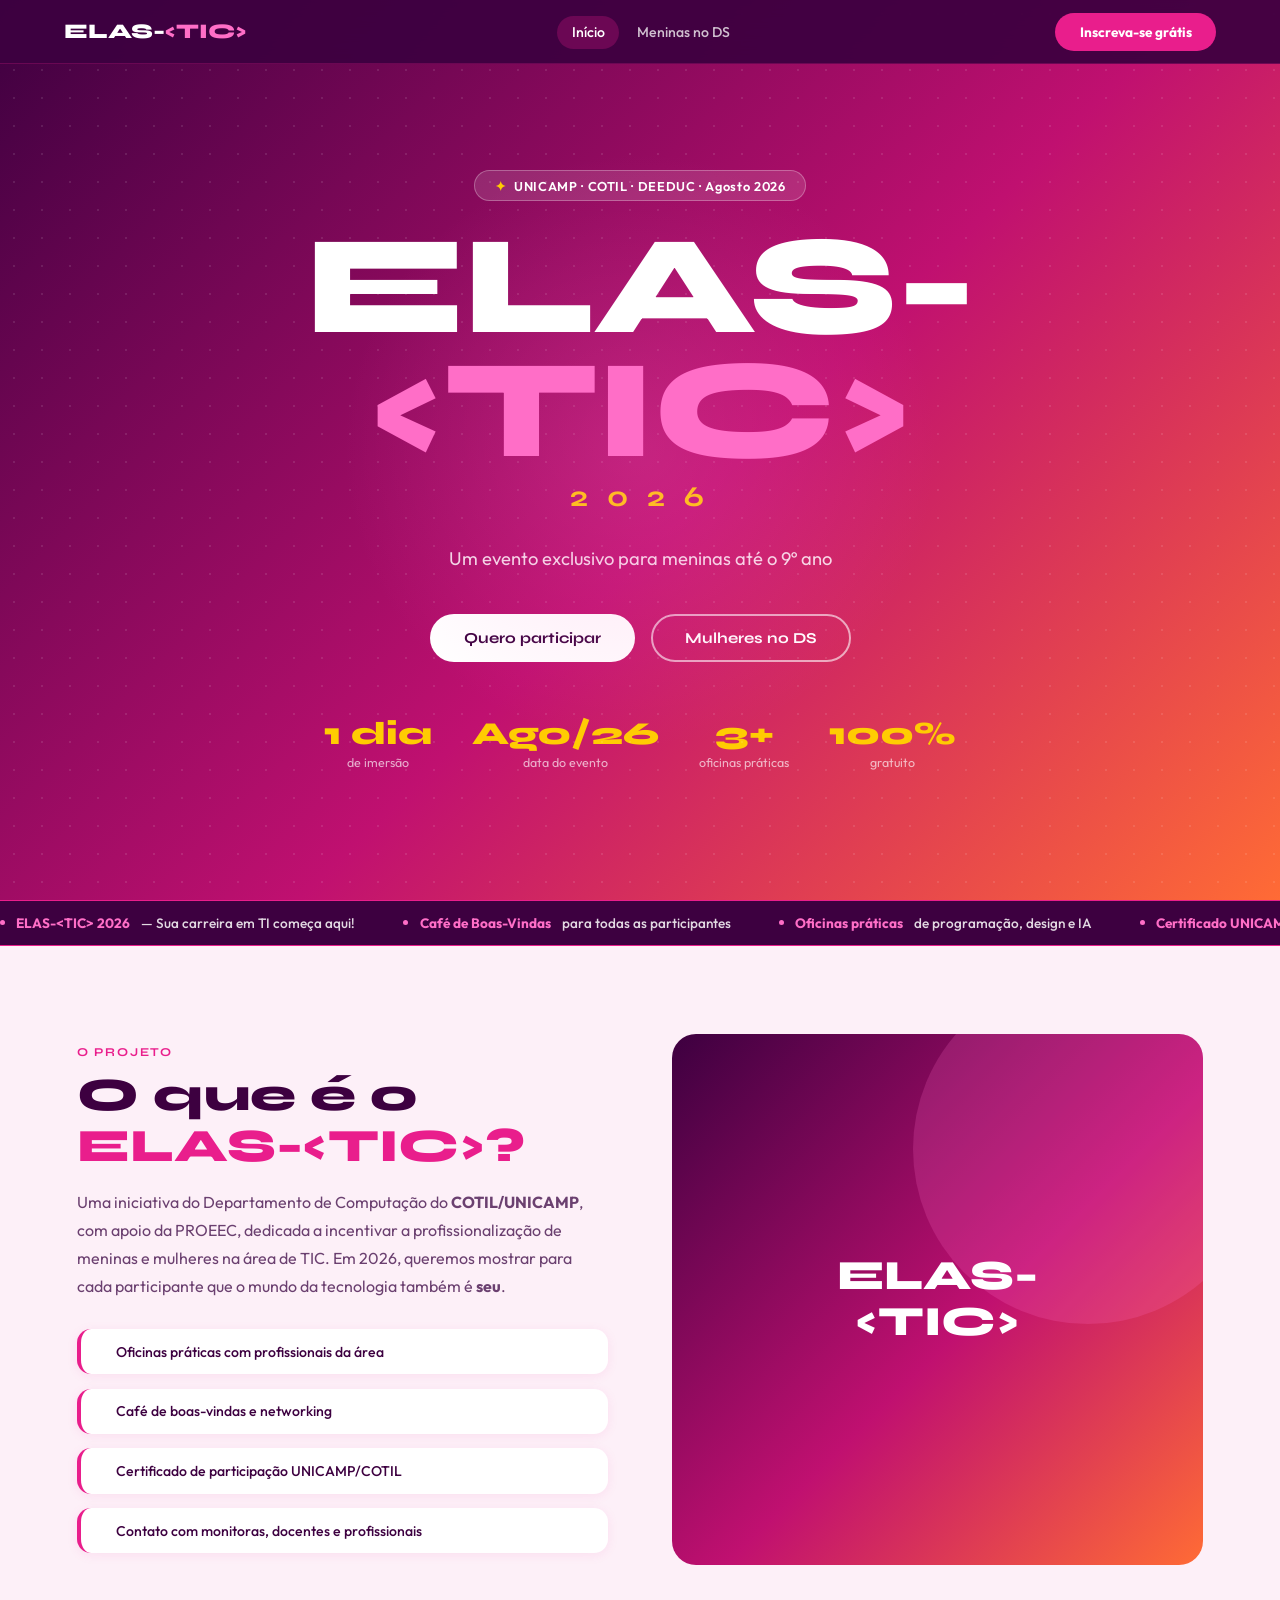
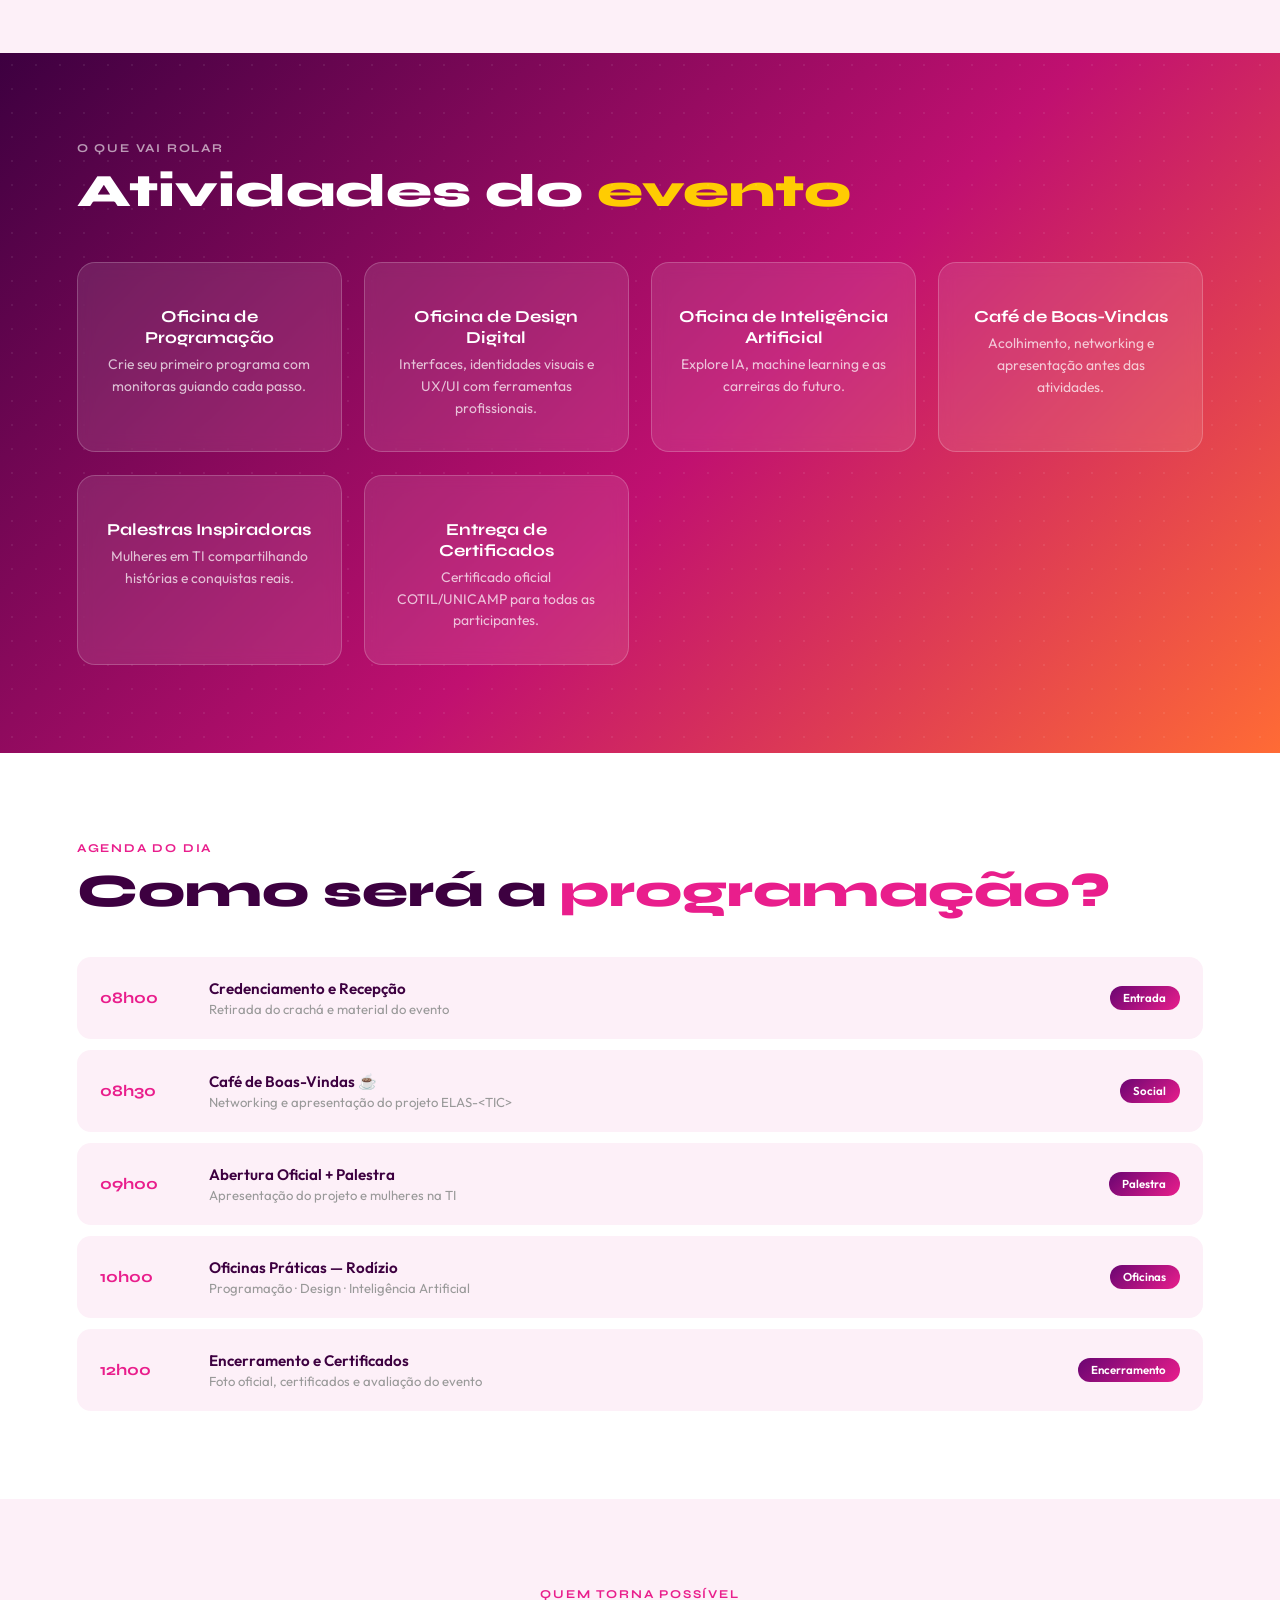
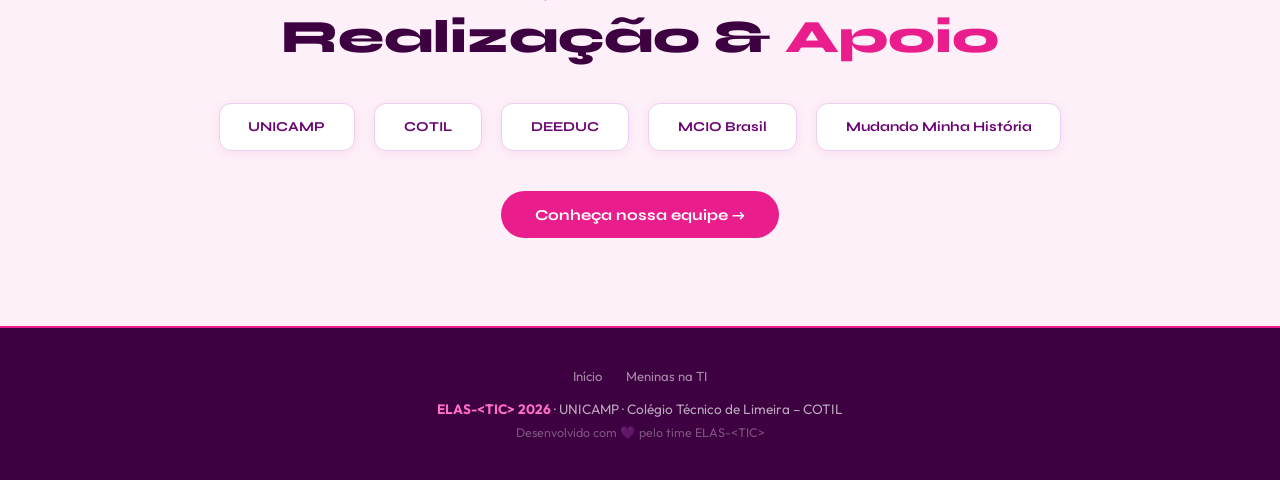
==== index.html @ 3e9b0809 "Adaptações no portal Adaptei algumas áreas do portal" ====
<!DOCTYPE html>
<html lang="pt-BR">
<head>
<meta charset="UTF-8">
<meta name="viewport" content="width=device-width,initial-scale=1.0">
<title>ELAS-&lt;TIC&gt; 2026 | Início</title>
<link rel="stylesheet" href="shared.css">
<style>
/* ===== HOME SPECIFIC ===== */
 
/* HERO */
.hero {
  min-height:100vh;
  background:var(--grad-main);
  display:flex; flex-direction:column;
  align-items:center; justify-content:center;
  padding:120px 6vw 80px;
  position:relative; overflow:hidden; text-align:center;
}
.hero-dots {
  position:absolute; inset:0;
  background-image:radial-gradient(rgba(255,255,255,0.1) 1px, transparent 1px);
  background-size:28px 28px; pointer-events:none;
}
.hero-glow {
  position:absolute; width:600px; height:600px; border-radius:50%;
  background:radial-gradient(circle, rgba(255,110,199,0.22) 0%, transparent 70%);
  top:50%; left:50%; transform:translate(-50%,-50%); pointer-events:none;
}
.hero-badge {
  display:inline-block; background:rgba(255,255,255,0.13);
  border:1px solid rgba(255,255,255,0.28); color:#fff;
  padding:0.4rem 1.2rem; border-radius:50px;
  font-size:0.8rem; font-weight:600; letter-spacing:0.05em;
  margin-bottom:1.5rem; position:relative;
}
.hero-badge::before { content:'✦'; margin-right:0.5rem; color:var(--amarelo); }
.hero h1 {
  font-family:'Syne',sans-serif; font-size:clamp(3.8rem,11vw,9rem);
  font-weight:800; color:#fff; line-height:0.88;
  letter-spacing:-3px; margin-bottom:0.4rem; position:relative;
}
.hero h1 .tag { color:var(--rosa-claro); }
.hero-year {
  font-family:'Syne',sans-serif; font-size:clamp(1.1rem,2.5vw,1.8rem);
  color:var(--amarelo); font-weight:700; letter-spacing:6px;
  margin-bottom:1.8rem;
}
.hero-sub {
  font-size:clamp(1rem,1.8vw,1.15rem);
  color:rgba(255,255,255,0.85);
  max-width:520px; line-height:1.7;
  margin:0 auto 2.5rem;
}
.hero-btns { display:flex; gap:1rem; justify-content:center; flex-wrap:wrap; }
.hero-stats {
  display:flex; gap:2.5rem; justify-content:center;
  margin-top:3.5rem; flex-wrap:wrap;
}
.stat-num {
  font-family:'Syne',sans-serif; font-size:2rem; font-weight:800;
  color:var(--amarelo); line-height:1;
}
.stat-label { font-size:0.78rem; color:rgba(255,255,255,0.65); margin-top:0.3rem; }
.scroll-hint {
  position:absolute; bottom:2rem; left:50%; transform:translateX(-50%);
  display:flex; flex-direction:column; align-items:center; gap:0.4rem;
  color:rgba(255,255,255,0.4); font-size:0.72rem;
  animation:bounceY 2s ease-in-out infinite;
}
@keyframes bounceY { 0%,100%{transform:translateX(-50%) translateY(0)} 50%{transform:translateX(-50%) translateY(9px)} }
.scroll-arrow { width:18px; height:18px; border-right:2px solid currentColor; border-bottom:2px solid currentColor; transform:rotate(45deg); }
 
/* SOBRE */
.sobre-grid { display:grid; grid-template-columns:1fr 1fr; gap:4rem; align-items:center; }
.sobre-visual {
  background:var(--grad-main); border-radius:24px;
  aspect-ratio:1; display:flex; align-items:center; justify-content:center;
  position:relative; overflow:hidden;
}
.sobre-visual-text {
  font-family:'Syne',sans-serif; font-size:2.6rem; font-weight:800;
  color:#fff; text-align:center; line-height:1.1; position:relative; z-index:1;
}
.sobre-visual::before {
  content:''; position:absolute; width:350px; height:350px; border-radius:50%;
  background:rgba(255,110,199,0.2); top:-60px; right:-60px;
}
.pills { display:flex; flex-direction:column; gap:0.9rem; margin-top:1.8rem; }
.pill {
  display:flex; align-items:center; gap:1rem;
  background:#fff; border-radius:14px;
  padding:0.85rem 1.2rem;
  box-shadow:var(--shadow-sm);
  border-left:4px solid var(--rosa);
}
.pill-icon { font-size:1.3rem; }
.pill-text { font-size:0.88rem; font-weight:500; color:var(--roxo-escuro); }
 
/* EVENTO CARDS */
.evento-grid {
  display:grid; grid-template-columns:repeat(auto-fit,minmax(230px,1fr));
  gap:1.4rem; margin-top:2.8rem; position:relative; z-index:1;
}
.evento-card { text-align:center; }
.evento-icon { font-size:2.8rem; margin-bottom:0.7rem; }
.evento-card h3 {
  font-family:'Syne',sans-serif; color:#fff;
  font-size:1.05rem; font-weight:700; margin-bottom:0.4rem;
}
.evento-card p { color:rgba(255,255,255,0.72); font-size:0.87rem; line-height:1.55; }
 
/* PROGRAMAÇÃO */
.prog-list { display:flex; flex-direction:column; gap:0.7rem; margin-top:2.5rem; }
.prog-item {
  display:grid; grid-template-columns:90px 1fr auto;
  align-items:center; gap:1.2rem;
  padding:1.3rem 1.4rem; border-radius:14px;
  background:var(--rosa-pale);
  border:1.5px solid transparent;
  transition:border-color 0.2s, box-shadow 0.2s;
}
.prog-item:hover { border-color:var(--rosa); box-shadow:var(--shadow-sm); }
.prog-time { font-family:'Syne',sans-serif; font-size:1rem; font-weight:700; color:var(--rosa); }
.prog-info h4 { font-weight:600; font-size:0.95rem; color:var(--roxo-escuro); }
.prog-info p { font-size:0.82rem; color:#999; margin-top:0.2rem; }
.prog-badge {
  background:var(--grad-card); color:#fff;
  padding:0.28rem 0.85rem; border-radius:50px;
  font-size:0.72rem; font-weight:600; white-space:nowrap;
}
 
/* PARTNERS */
.logo-grid {
  display:flex; flex-wrap:wrap; align-items:center;
  justify-content:center; gap:1.2rem; margin-top:2.5rem;
}
.logo-pill {
  background:#fff; border-radius:12px; padding:0.9rem 1.8rem;
  font-family:'Syne',sans-serif; font-weight:700; font-size:0.85rem;
  color:var(--roxo); border:1.5px solid #e8d0f0;
  box-shadow:var(--shadow-sm);
  transition:transform 0.2s, box-shadow 0.2s;
}
.logo-pill:hover { transform:translateY(-2px); box-shadow:var(--shadow-md); }
 
@media(max-width:700px){
  .sobre-grid { grid-template-columns:1fr; }
  .sobre-visual { display:none; }
  .prog-item { grid-template-columns:70px 1fr; }
  .prog-badge { display:none; }
}
</style>
</head>
<body>
 
<!-- NAVBAR -->
<nav class="navbar">
  <a href="index.html" class="nav-logo">ELAS-<span>&lt;TIC&gt;</span></a>
  <ul class="nav-links" id="navLinks">
    <li><a href="index.html" class="active">Início</a></li>
    <li><a href="meninas-ti.html">Meninas no DS</a></li>
  </ul>
  <a href="inscricao.html" class="nav-cta">Inscreva-se grátis</a>
  <button class="nav-hamburger" id="hamburger" aria-label="Menu">
    <span></span><span></span><span></span>
  </button>
</nav>
 
<!-- IMAGE TICKER 
<div class="img-ticker" style="margin-top:64px">
  <div class="img-ticker-track" id="imgTicker">
    <!-- SVG placeholder banners 
    <svg class="ticker-img" viewBox="0 0 140 72" xmlns="http://www.w3.org/2000/svg"><defs><linearGradient id="g1" x1="0%" y1="0%" x2="100%" y2="100%"><stop offset="0%" stop-color="#3d0040"/><stop offset="100%" stop-color="#e91e8c"/></linearGradient></defs><rect width="140" height="72" fill="url(#g1)"/><text x="50%" y="38%" font-family="sans-serif" font-weight="800" font-size="13" fill="#fff" text-anchor="middle">ELAS-&lt;TIC&gt;</text><text x="50%" y="58%" font-family="sans-serif" font-size="9" fill="rgba(255,255,255,0.7)" text-anchor="middle">2026</text></svg>
    <div class="ticker-label">★ Evento</div>
    <svg class="ticker-img" viewBox="0 0 140 72" xmlns="http://www.w3.org/2000/svg"><defs><linearGradient id="g2" x1="0%" y1="0%" x2="100%" y2="100%"><stop offset="0%" stop-color="#c01070"/><stop offset="100%" stop-color="#ff6b35"/></linearGradient></defs><rect width="140" height="72" fill="url(#g2)"/><text x="50%" y="38%" font-family="sans-serif" font-weight="800" font-size="11" fill="#fff" text-anchor="middle">Oficinas</text><text x="50%" y="58%" font-family="sans-serif" font-size="9" fill="rgba(255,255,255,0.7)" text-anchor="middle">Programação · IA · Design</text></svg>
    <div class="ticker-label">☕ Café</div>
    <svg class="ticker-img" viewBox="0 0 140 72" xmlns="http://www.w3.org/2000/svg"><defs><linearGradient id="g3" x1="0%" y1="0%" x2="100%" y2="100%"><stop offset="0%" stop-color="#6a0572"/><stop offset="100%" stop-color="#ff6ec7"/></linearGradient></defs><rect width="140" height="72" fill="url(#g3)"/><text x="50%" y="38%" font-family="sans-serif" font-weight="800" font-size="11" fill="#fff" text-anchor="middle">Certificado</text><text x="50%" y="58%" font-family="sans-serif" font-size="9" fill="rgba(255,255,255,0.7)" text-anchor="middle">UNICAMP · COTIL</text></svg>
    <div class="ticker-label">📍 COTIL Limeira</div>
    <svg class="ticker-img" viewBox="0 0 140 72" xmlns="http://www.w3.org/2000/svg"><defs><linearGradient id="g4" x1="0%" y1="0%" x2="100%" y2="100%"><stop offset="0%" stop-color="#e91e8c"/><stop offset="100%" stop-color="#3d0040"/></linearGradient></defs><rect width="140" height="72" fill="url(#g4)"/><text x="50%" y="38%" font-family="sans-serif" font-weight="800" font-size="11" fill="#ffcc02" text-anchor="middle">Agosto 2026</text><text x="50%" y="58%" font-family="sans-serif" font-size="9" fill="rgba(255,255,255,0.7)" text-anchor="middle">Garante sua vaga!</text></svg>
    <div class="ticker-label">🎓 Gratuito</div>
    <svg class="ticker-img" viewBox="0 0 140 72" xmlns="http://www.w3.org/2000/svg"><defs><linearGradient id="g5" x1="0%" y1="0%" x2="100%" y2="100%"><stop offset="0%" stop-color="#ff6b35"/><stop offset="100%" stop-color="#c01070"/></linearGradient></defs><rect width="140" height="72" fill="url(#g5)"/><text x="50%" y="38%" font-family="sans-serif" font-weight="800" font-size="10" fill="#fff" text-anchor="middle">Meninas na TI</text><text x="50%" y="58%" font-family="sans-serif" font-size="8" fill="rgba(255,255,255,0.75)" text-anchor="middle">8º EF ao 3º EM</text></svg>
    <!-- duplicados para loop 
    <svg class="ticker-img" viewBox="0 0 140 72" xmlns="http://www.w3.org/2000/svg"><defs><linearGradient id="g1b" x1="0%" y1="0%" x2="100%" y2="100%"><stop offset="0%" stop-color="#3d0040"/><stop offset="100%" stop-color="#e91e8c"/></linearGradient></defs><rect width="140" height="72" fill="url(#g1b)"/><text x="50%" y="38%" font-family="sans-serif" font-weight="800" font-size="13" fill="#fff" text-anchor="middle">ELAS-&lt;TIC&gt;</text><text x="50%" y="58%" font-family="sans-serif" font-size="9" fill="rgba(255,255,255,0.7)" text-anchor="middle">2026</text></svg>
    <div class="ticker-label">★ Evento</div>
    <svg class="ticker-img" viewBox="0 0 140 72" xmlns="http://www.w3.org/2000/svg"><defs><linearGradient id="g2b" x1="0%" y1="0%" x2="100%" y2="100%"><stop offset="0%" stop-color="#c01070"/><stop offset="100%" stop-color="#ff6b35"/></linearGradient></defs><rect width="140" height="72" fill="url(#g2b)"/><text x="50%" y="38%" font-family="sans-serif" font-weight="800" font-size="11" fill="#fff" text-anchor="middle">Oficinas</text><text x="50%" y="58%" font-family="sans-serif" font-size="9" fill="rgba(255,255,255,0.7)" text-anchor="middle">Programação · IA · Design</text></svg>
    <div class="ticker-label">☕ Café</div>
    <svg class="ticker-img" viewBox="0 0 140 72" xmlns="http://www.w3.org/2000/svg"><defs><linearGradient id="g3b" x1="0%" y1="0%" x2="100%" y2="100%"><stop offset="0%" stop-color="#6a0572"/><stop offset="100%" stop-color="#ff6ec7"/></linearGradient></defs><rect width="140" height="72" fill="url(#g3b)"/><text x="50%" y="38%" font-family="sans-serif" font-weight="800" font-size="11" fill="#fff" text-anchor="middle">Certificado</text><text x="50%" y="58%" font-family="sans-serif" font-size="9" fill="rgba(255,255,255,0.7)" text-anchor="middle">UNICAMP · COTIL</text></svg>
    <div class="ticker-label">📍 COTIL Limeira</div>
    <svg class="ticker-img" viewBox="0 0 140 72" xmlns="http://www.w3.org/2000/svg"><defs><linearGradient id="g4b" x1="0%" y1="0%" x2="100%" y2="100%"><stop offset="0%" stop-color="#e91e8c"/><stop offset="100%" stop-color="#3d0040"/></linearGradient></defs><rect width="140" height="72" fill="url(#g4b)"/><text x="50%" y="38%" font-family="sans-serif" font-weight="800" font-size="11" fill="#ffcc02" text-anchor="middle">Agosto 2026</text><text x="50%" y="58%" font-family="sans-serif" font-size="9" fill="rgba(255,255,255,0.7)" text-anchor="middle">Garante sua vaga!</text></svg>
    <div class="ticker-label">🎓 Gratuito</div>
    <svg class="ticker-img" viewBox="0 0 140 72" xmlns="http://www.w3.org/2000/svg"><defs><linearGradient id="g5b" x1="0%" y1="0%" x2="100%" y2="100%"><stop offset="0%" stop-color="#ff6b35"/><stop offset="100%" stop-color="#c01070"/></linearGradient></defs><rect width="140" height="72" fill="url(#g5b)"/><text x="50%" y="38%" font-family="sans-serif" font-weight="800" font-size="10" fill="#fff" text-anchor="middle">Meninas na TI</text><text x="50%" y="58%" font-family="sans-serif" font-size="8" fill="rgba(255,255,255,0.75)" text-anchor="middle">8º EF ao 3º EM</text></svg>
  </div>
</div> -->
 
<!-- HERO -->
<section class="hero">
  <div class="hero-dots"></div><div class="hero-glow"></div>
  <div class="hero-badge">UNICAMP · COTIL · DEEDUC · Agosto 2026</div>
  <h1>ELAS-<span class="tag">&lt;TIC&gt;</span></h1>
  <div class="hero-year">2 0 2 6</div>
  <p class="hero-sub">Um evento exclusivo para meninas até o 9º ano</p>
  <div class="hero-btns">
    <a href="inscricao.html" class="btn btn-white"> Quero participar</a>
    <a href="meninas-ti.html" class="btn btn-outline-white">Mulheres no DS</a>
  </div>
  <div class="hero-stats">
    <div class="stat"><div class="stat-num">1 dia</div><div class="stat-label">de imersão</div></div>
    <div class="stat"><div class="stat-num">Ago/26</div><div class="stat-label">data do evento</div></div>
    <div class="stat"><div class="stat-num">3+</div><div class="stat-label">oficinas práticas</div></div>
    <div class="stat"><div class="stat-num">100%</div><div class="stat-label">gratuito</div></div>
  </div>
</section>
 
<!-- TEXT TICKER -->
<div class="text-ticker">
  <div class="text-ticker-track">
    <div class="ticker-item"><div class="dot"></div><strong>ELAS-&lt;TIC&gt; 2026</strong> — Sua carreira em TI começa aqui!</div>
    <div class="ticker-item"><div class="dot"></div><strong>Café de Boas-Vindas</strong> para todas as participantes</div>
    <div class="ticker-item"><div class="dot"></div><strong>Oficinas práticas</strong> de programação, design e IA</div>
    <div class="ticker-item"><div class="dot"></div> <strong>Certificado UNICAMP/COTIL</strong> ao final do evento</div>
    <div class="ticker-item"><div class="dot"></div> <strong>Agosto de 2026</strong> — Inscrições abertas!</div>
    <div class="ticker-item"><div class="dot"></div> Para <strong>Um evento exclusivo para meninas até o 9º ano</strong> · entrada gratuita</div>
    <div class="ticker-item"><div class="dot"></div><strong>UNICAMP · COTIL · DEEDUC · MCIO · Mudando Minha História</strong></div>
    <!-- duplicados -->
    <div class="ticker-item"><div class="dot"></div><strong>ELAS-&lt;TIC&gt; 2026</strong> — Sua carreira em TI começa aqui!</div>
    <div class="ticker-item"><div class="dot"></div> <strong>Café de Boas-Vindas</strong> para todas as participantes</div>
    <div class="ticker-item"><div class="dot"></div> <strong>Oficinas práticas</strong> de programação, design e IA</div>
    <div class="ticker-item"><div class="dot"></div><strong>Certificado UNICAMP/COTIL</strong> ao final do evento</div>
    <div class="ticker-item"><div class="dot"></div> <strong>Agosto de 2026</strong> — Inscrições abertas!</div>
    <div class="ticker-item"><div class="dot"></div> Para <strong>meninas do 8º EF ao 3º EM</strong> · entrada gratuita</div>
    <div class="ticker-item"><div class="dot"></div><strong>UNICAMP · COTIL · DEEDUC · MCIO · Mudando Minha História</strong></div>
  </div>
</div>
 
<!-- SOBRE -->
<section class="section section--pale" id="sobre">
  <div class="sobre-grid">
    <div>
      <span class="section-tag">O projeto</span>
      <h2 class="section-title">O que é o<br><span>ELAS-&lt;TIC&gt;?</span></h2>
      <p class="section-body">
        Uma iniciativa do Departamento de Computação do <strong>COTIL/UNICAMP</strong>, com apoio da PROEEC, dedicada a incentivar a profissionalização de meninas e mulheres na área de TIC. Em 2026, queremos mostrar para cada participante que o mundo da tecnologia também é <strong>seu</strong>.
      </p>
      <div class="pills">
        <div class="pill"><div class="pill-icon"></div><div class="pill-text">Oficinas práticas com profissionais da área</div></div>
        <div class="pill"><div class="pill-icon"></div><div class="pill-text">Café de boas-vindas e networking</div></div>
        <div class="pill"><div class="pill-icon"></div><div class="pill-text">Certificado de participação UNICAMP/COTIL</div></div>
        <div class="pill"><div class="pill-icon"></div><div class="pill-text">Contato com monitoras, docentes e profissionais</div></div>
      </div>
    </div>
    <div class="sobre-visual">
      <div class="sobre-visual-text">ELAS-<br>&lt;TIC&gt;</div>
    </div>
  </div>
</section>
 
<!-- EVENTO -->
<section class="section section--dark" id="evento">
  <span class="section-tag section-tag--light">O que vai rolar</span>
  <h2 class="section-title section-title--light">Atividades do <span>evento</span></h2>
  <div class="evento-grid">
    <div class="card-glass evento-card"><div class="evento-icon"></div><h3>Oficina de Programação</h3><p>Crie seu primeiro programa com monitoras guiando cada passo.</p></div>
    <div class="card-glass evento-card"><div class="evento-icon"></div><h3>Oficina de Design Digital</h3><p>Interfaces, identidades visuais e UX/UI com ferramentas profissionais.</p></div>
    <div class="card-glass evento-card"><div class="evento-icon"></div><h3>Oficina de Inteligência Artificial</h3><p>Explore IA, machine learning e as carreiras do futuro.</p></div>
    <div class="card-glass evento-card"><div class="evento-icon"></div><h3>Café de Boas-Vindas</h3><p>Acolhimento, networking e apresentação antes das atividades.</p></div>
    <div class="card-glass evento-card"><div class="evento-icon"></div><h3>Palestras Inspiradoras</h3><p>Mulheres em TI compartilhando histórias e conquistas reais.</p></div>
    <div class="card-glass evento-card"><div class="evento-icon"></div><h3>Entrega de Certificados</h3><p>Certificado oficial COTIL/UNICAMP para todas as participantes.</p></div>
  </div>
</section>
 
<!-- PROGRAMAÇÃO -->
<section class="section section--white" id="programacao">
  <span class="section-tag">Agenda do dia</span>
  <h2 class="section-title">Como será a <span>programação?</span></h2>
  <div class="prog-list">
    <div class="prog-item"><div class="prog-time">08h00</div><div class="prog-info"><h4>Credenciamento e Recepção</h4><p>Retirada do crachá e material do evento</p></div><div class="prog-badge">Entrada</div></div>
    <div class="prog-item"><div class="prog-time">08h30</div><div class="prog-info"><h4>Café de Boas-Vindas ☕</h4><p>Networking e apresentação do projeto ELAS-&lt;TIC&gt;</p></div><div class="prog-badge">Social</div></div>
    <div class="prog-item"><div class="prog-time">09h00</div><div class="prog-info"><h4>Abertura Oficial + Palestra</h4><p>Apresentação do projeto e mulheres na TI</p></div><div class="prog-badge">Palestra</div></div>
    <div class="prog-item"><div class="prog-time">10h00</div><div class="prog-info"><h4>Oficinas Práticas — Rodízio</h4><p>Programação · Design · Inteligência Artificial</p></div><div class="prog-badge">Oficinas</div></div>
    <div class="prog-item"><div class="prog-time">12h00</div><div class="prog-info"><h4>Encerramento e Certificados</h4><p>Foto oficial, certificados e avaliação do evento</p></div><div class="prog-badge">Encerramento</div></div>
  </div>
</section>
 
<!-- PARCEIROS -->
<section class="section section--pale" id="parceiros">
  <span class="section-tag" style="text-align:center;display:block">Quem torna possível</span>
  <h2 class="section-title" style="text-align:center">Realização & <span>Apoio</span></h2>
  <div class="logo-grid">
    <div class="logo-pill"> UNICAMP</div>
    <div class="logo-pill">COTIL</div>
    <div class="logo-pill"> DEEDUC</div>
    <div class="logo-pill"> MCIO Brasil</div>
    <div class="logo-pill"> Mudando Minha História</div>
  </div>
  <div style="text-align:center;margin-top:2.5rem">
    <a href="equipe.html" class="btn btn-primary">Conheça nossa equipe →</a>
  </div>
</section>
 
<!-- FOOTER -->
<footer class="footer">
  <div class="footer-links">
    <a href="index.html">Início</a>
    <a href="meninas-ti.html">Meninas na TI</a>
  </div>
  <p><strong>ELAS-&lt;TIC&gt; 2026</strong> · UNICAMP · Colégio Técnico de Limeira – COTIL</p>
  <p style="margin-top:0.4rem;opacity:0.5;font-size:0.78rem">Desenvolvido com 💜 pelo time ELAS-&lt;TIC&gt;</p>
</footer>
 
<script>
const ham = document.getElementById('hamburger');
const nav = document.getElementById('navLinks');
ham.addEventListener('click', () => nav.classList.toggle('open'));
</script>
</body>
</html>
---- shared.css ----
/* ===== ELAS-<TIC> 2026 — Shared Styles ===== */
@import url('https://fonts.googleapis.com/css2?family=Syne:wght@400;600;700;800&family=Outfit:wght@300;400;500;600&display=swap');
 
:root {
  --rosa:        #e91e8c;
  --rosa-escuro: #b8106e;
  --rosa-claro:  #ff6ec7;
  --rosa-pale:   #fdf0f8;
  --laranja:     #ff6b35;
  --amarelo:     #ffcc02;
  --roxo:        #6a0572;
  --roxo-escuro: #3d0040;
  --roxo-mid:    #55035c;
  --branco:      #ffffff;
  --texto:       #1a0020;
  --texto-suave: #6b4070;
 
  --grad-main:   linear-gradient(135deg, #3d0040 0%, #c01070 55%, #ff6b35 100%);
  --grad-card:   linear-gradient(135deg, #6a0572 0%, #e91e8c 100%);
  --grad-soft:   linear-gradient(135deg, #fdf0f8 0%, #ffe4f6 100%);
 
  --shadow-sm:   0 2px 12px rgba(233,30,140,0.08);
  --shadow-md:   0 6px 28px rgba(233,30,140,0.14);
  --shadow-lg:   0 16px 48px rgba(61,0,64,0.18);
  --radius:      18px;
  --radius-sm:   10px;
}
 
*, *::before, *::after { margin:0; padding:0; box-sizing:border-box; }
html { scroll-behavior:smooth; font-size:16px; }
 
body {
  font-family: 'Outfit', sans-serif;
  background: var(--rosa-pale);
  color: var(--texto);
  overflow-x: hidden;
  -webkit-font-smoothing: antialiased;
}
 
/* ---- NAVBAR ---- */
.navbar {
  position: fixed; top:0; left:0; width:100%; z-index:999;
  background: rgba(61,0,64,0.94);
  backdrop-filter: blur(14px);
  -webkit-backdrop-filter: blur(14px);
  border-bottom: 1px solid rgba(233,30,140,0.25);
  height: 64px;
  display: flex; align-items:center;
  padding: 0 5vw;
  gap: 2rem;
}
.nav-logo {
  font-family:'Syne',sans-serif; font-weight:800; font-size:1.3rem;
  color:#fff; text-decoration:none; white-space:nowrap; flex-shrink:0;
}
.nav-logo span { color:var(--rosa-claro); }
.nav-links {
  display:flex; gap:0.2rem; list-style:none;
  flex:1; justify-content:center;
}
.nav-links a {
  color:rgba(255,255,255,0.75); text-decoration:none;
  font-size:0.88rem; font-weight:500;
  padding:0.45rem 0.9rem; border-radius:50px;
  transition:all 0.2s;
  white-space:nowrap;
}
.nav-links a:hover, .nav-links a.active {
  color:#fff; background:rgba(233,30,140,0.25);
}
.nav-links:hover a.active:not(:hover) {
  color:rgba(255,255,255,0.75); background:transparent;
}
.nav-cta {
  background:var(--rosa); color:#fff;
  padding:0.5rem 1.4rem; border-radius:50px;
  text-decoration:none; font-weight:700; font-size:0.85rem;
  transition:all 0.2s; white-space:nowrap; flex-shrink:0;
  border:2px solid transparent;
}
.nav-cta:hover { background:transparent; border-color:var(--rosa-claro); color:var(--rosa-claro); }
 
.nav-hamburger {
  display:none; flex-direction:column; gap:5px; cursor:pointer;
  margin-left:auto; background:none; border:none; padding:4px;
}
.nav-hamburger span {
  display:block; width:22px; height:2px;
  background:#fff; border-radius:2px; transition:all 0.3s;
}
 
/* ---- IMAGE TICKER (thin carousel) ---- */
.img-ticker {
  overflow:hidden;
  background:var(--roxo-escuro);
  border-top:2px solid var(--rosa);
  border-bottom:2px solid var(--rosa);
  height:96px;
  display:flex; align-items:center;
}
.img-ticker-track {
  display:flex; gap:12px; align-items:center;
  animation: tickerScroll 30s linear infinite;
  width:max-content;
}
.img-ticker-track:hover { animation-play-state:paused; }
.ticker-img {
  width:140px; height:72px; border-radius:8px;
  object-fit:cover; flex-shrink:0;
  border:2px solid rgba(233,30,140,0.3);
}
.ticker-label {
  color:rgba(255,255,255,0.6); font-size:0.75rem;
  font-weight:600; letter-spacing:0.08em;
  text-transform:uppercase; white-space:nowrap;
  padding:0 1rem; flex-shrink:0;
}
@keyframes tickerScroll {
  from { transform:translateX(0); }
  to   { transform:translateX(-50%); }
}
 
/* ---- TEXT TICKER ---- */
.text-ticker {
  overflow:hidden; background:var(--roxo-escuro);
  border-top:1.5px solid var(--rosa); border-bottom:1.5px solid var(--rosa);
  padding:0.8rem 0;
}
.text-ticker-track {
  display:flex; gap:3rem; animation:tickerScroll 28s linear infinite;
  width:max-content;
}
.text-ticker-track:hover { animation-play-state:paused; }
.ticker-item {
  display:flex; align-items:center; gap:0.7rem;
  color:rgba(255,255,255,0.85); font-size:0.85rem; font-weight:500;
  white-space:nowrap;
}
.ticker-item .dot {
  width:5px; height:5px; border-radius:50%;
  background:var(--rosa-claro); flex-shrink:0;
}
.ticker-item strong { color:var(--rosa-claro); }
 
/* ---- SECTION COMMONS ---- */
.section { padding:5.5rem 6vw; }
.section--dark { background:var(--grad-main); position:relative; overflow:hidden; }
.section--dark::before {
  content:''; position:absolute; inset:0;
  background-image:radial-gradient(rgba(255,255,255,0.07) 1px, transparent 1px);
  background-size:24px 24px; pointer-events:none;
}
.section--white { background:#fff; }
.section--pale  { background:var(--rosa-pale); }
 
.section-tag {
  font-family:'Syne',sans-serif; font-size:0.75rem; font-weight:700;
  letter-spacing:0.15em; text-transform:uppercase;
  color:var(--rosa); margin-bottom:0.7rem; display:block;
}
.section-tag--light { color:rgba(255,255,255,0.6); }
 
.section-title {
  font-family:'Syne',sans-serif;
  font-size:clamp(1.9rem,4vw,2.9rem); font-weight:800;
  line-height:1.1; color:var(--roxo-escuro); margin-bottom:1rem;
}
.section-title--light { color:#fff; }
.section-title span { color:var(--rosa); }
.section-title--light span { color:var(--amarelo); }
 
.section-body {
  font-size:1rem; line-height:1.75;
  color:var(--texto-suave); max-width:580px;
}
.section-body--light { color:rgba(255,255,255,0.8); }
 
/* ---- BUTTONS ---- */
.btn {
  display:inline-flex; align-items:center; gap:0.5rem;
  padding:0.8rem 2rem; border-radius:50px;
  font-family:'Syne',sans-serif; font-weight:700; font-size:0.95rem;
  text-decoration:none; cursor:pointer; border:2px solid transparent;
  transition:all 0.2s;
}
.btn-primary { background:var(--rosa); color:#fff; }
.btn-primary:hover { background:var(--rosa-escuro); transform:translateY(-2px); box-shadow:var(--shadow-md); }
.btn-white { background:#fff; color:var(--roxo-escuro); }
.btn-white:hover { background:var(--rosa-pale); transform:translateY(-2px); }
.btn-outline-white { border-color:rgba(255,255,255,0.6); color:#fff; }
.btn-outline-white:hover { background:rgba(255,255,255,0.12); }
 
/* ---- CARDS ---- */
.card {
  background:#fff; border-radius:var(--radius);
  padding:2rem 1.6rem;
  box-shadow:var(--shadow-sm);
  border:1px solid rgba(233,30,140,0.1);
  transition:transform 0.2s, box-shadow 0.2s;
}
.card:hover { transform:translateY(-4px); box-shadow:var(--shadow-md); }
.card-glass {
  background:rgba(255,255,255,0.1);
  backdrop-filter:blur(8px);
  border:1px solid rgba(255,255,255,0.2);
  border-radius:var(--radius);
  padding:2rem 1.6rem;
  transition:transform 0.2s, background 0.2s;
}
.card-glass:hover { transform:translateY(-4px); background:rgba(255,255,255,0.18); }
 
/* ---- FOOTER ---- */
.footer {
  background:var(--roxo-escuro);
  border-top:2px solid var(--rosa);
  padding:2.5rem 6vw;
  text-align:center;
  color:rgba(255,255,255,0.65); font-size:0.85rem;
}
.footer strong { color:var(--rosa-claro); }
.footer-links { display:flex; gap:1.5rem; justify-content:center; flex-wrap:wrap; margin-bottom:1rem; }
.footer-links a { color:rgba(255,255,255,0.55); text-decoration:none; font-size:0.82rem; transition:color 0.2s; }
.footer-links a:hover { color:var(--rosa-claro); }
 
/* ---- MODAL ---- */
.modal-overlay {
  position:fixed; inset:0; z-index:2000;
  background:rgba(0,0,0,0.55); backdrop-filter:blur(4px);
  display:flex; align-items:center; justify-content:center;
  opacity:0; pointer-events:none;
  transition:opacity 0.25s;
  padding:1.5rem;
}
.modal-overlay.open { opacity:1; pointer-events:all; }
.modal-box {
  background:#fff; border-radius:24px;
  padding:2.5rem; max-width:420px; width:100%;
  position:relative;
  box-shadow: 0 24px 80px rgba(0,0,0,0.3);
  transform:scale(0.92) translateY(16px);
  transition:transform 0.25s;
  border-top:5px solid var(--rosa);
}
.modal-overlay.open .modal-box { transform:scale(1) translateY(0); }
.modal-close {
  position:absolute; top:1rem; right:1rem;
  background:none; border:none; cursor:pointer;
  font-size:1.4rem; color:#aaa; line-height:1;
  transition:color 0.2s;
}
.modal-close:hover { color:var(--rosa); }
 
/* ---- TEAM AVATAR ---- */
.team-grid {
  display:flex; flex-wrap:wrap; gap:1.5rem;
  justify-content:center; margin-top:2.5rem;
}
.team-card {
  display:flex; flex-direction:column; align-items:center; gap:0.7rem;
  cursor:pointer; width:130px;
}
.team-avatar {
  width:100px; height:100px; border-radius:50%;
  background:var(--grad-main);
  display:flex; align-items:center; justify-content:center;
  font-family:'Syne',sans-serif; font-size:1.8rem; font-weight:800;
  color:#fff; border:3px solid transparent;
  transition:all 0.22s;
  box-shadow:var(--shadow-sm);
  overflow:hidden; position:relative;
}
.team-avatar img { width:100%; height:100%; object-fit:cover; }
.team-card:hover .team-avatar {
  transform:scale(1.06);
  border-color:var(--rosa);
  box-shadow:0 0 0 4px rgba(233,30,140,0.2), var(--shadow-md);
}
.team-name { font-weight:600; font-size:0.82rem; text-align:center; color:var(--roxo-escuro); }
.team-role { font-size:0.73rem; color:var(--rosa); font-weight:500; }
 
/* ---- FORMS ---- */
.form-wrapper {
  max-width:720px; margin:3rem auto 0;
  background:#fff; border-radius:24px; padding:2.8rem;
  box-shadow:var(--shadow-lg); border-top:5px solid var(--rosa);
}
.form-title { font-family:'Syne',sans-serif; font-size:1.45rem; font-weight:800; color:var(--roxo-escuro); margin-bottom:0.3rem; }
.form-subtitle { font-size:0.88rem; color:#999; margin-bottom:1.8rem; }
.form-step-bar { display:flex; gap:0.4rem; margin-bottom:2rem; }
.form-step { flex:1; height:4px; border-radius:99px; background:#f0d4ea; }
.form-step.active { background:var(--rosa); }
.form-grid { display:grid; grid-template-columns:1fr 1fr; gap:1.1rem 1.4rem; }
.form-group { display:flex; flex-direction:column; gap:0.35rem; }
.form-group.full { grid-column:1/-1; }
.form-label { font-size:0.8rem; font-weight:700; color:var(--roxo-escuro); letter-spacing:0.02em; }
.req { color:var(--rosa); }
.form-input, .form-select, .form-textarea {
  width:100%; padding:0.72rem 1rem;
  border:1.5px solid #e8d0f0; border-radius:var(--radius-sm);
  font-family:'Outfit',sans-serif; font-size:0.92rem;
  background:var(--rosa-pale); color:var(--texto);
  outline:none; transition:border-color 0.2s, box-shadow 0.2s;
}
.form-input:focus, .form-select:focus, .form-textarea:focus {
  border-color:var(--rosa);
  box-shadow:0 0 0 3px rgba(233,30,140,0.12);
  background:#fff;
}
.form-divider {
  font-family:'Syne',sans-serif; font-size:0.75rem; font-weight:700;
  text-transform:uppercase; letter-spacing:0.1em; color:var(--rosa);
  margin:1.6rem 0 0.8rem; padding-bottom:0.5rem;
  border-bottom:1px solid #f0d4ea; grid-column:1/-1;
}
.checkbox-group { display:flex; flex-direction:column; gap:0.5rem; }
.checkbox-item { display:flex; align-items:flex-start; gap:0.6rem; cursor:pointer; }
.checkbox-item input[type=checkbox] { width:17px; height:17px; accent-color:var(--rosa); margin-top:2px; flex-shrink:0; }
.checkbox-item span { font-size:0.88rem; color:var(--texto-suave); line-height:1.4; }
.btn-submit {
  width:100%; background:var(--grad-main); color:#fff; border:none;
  padding:1rem; border-radius:12px; font-family:'Syne',sans-serif;
  font-weight:700; font-size:1rem; cursor:pointer; margin-top:1.5rem;
  transition:opacity 0.2s, transform 0.15s; grid-column:1/-1;
}
.btn-submit:hover { opacity:0.9; transform:translateY(-1px); }
 
/* ---- RESPONSIVE ---- */
@media (max-width:768px) {
  .nav-links { display:none; }
  .nav-links.open {
    display:flex; flex-direction:column;
    position:fixed; top:64px; left:0; width:100%;
    background:rgba(61,0,64,0.97); padding:1.5rem 5vw 2rem;
    gap:0.5rem; border-bottom:2px solid var(--rosa);
  }
  .nav-hamburger { display:flex; }
  .nav-links.open a.active {
    color:rgba(255,255,255,0.75); background:transparent;
  }
  .section { padding:4rem 5vw; }
  .form-grid { grid-template-columns:1fr; }
  .form-group.full { grid-column:1; }
  .form-divider { grid-column:1; }
  .btn-submit { grid-column:1; }
}
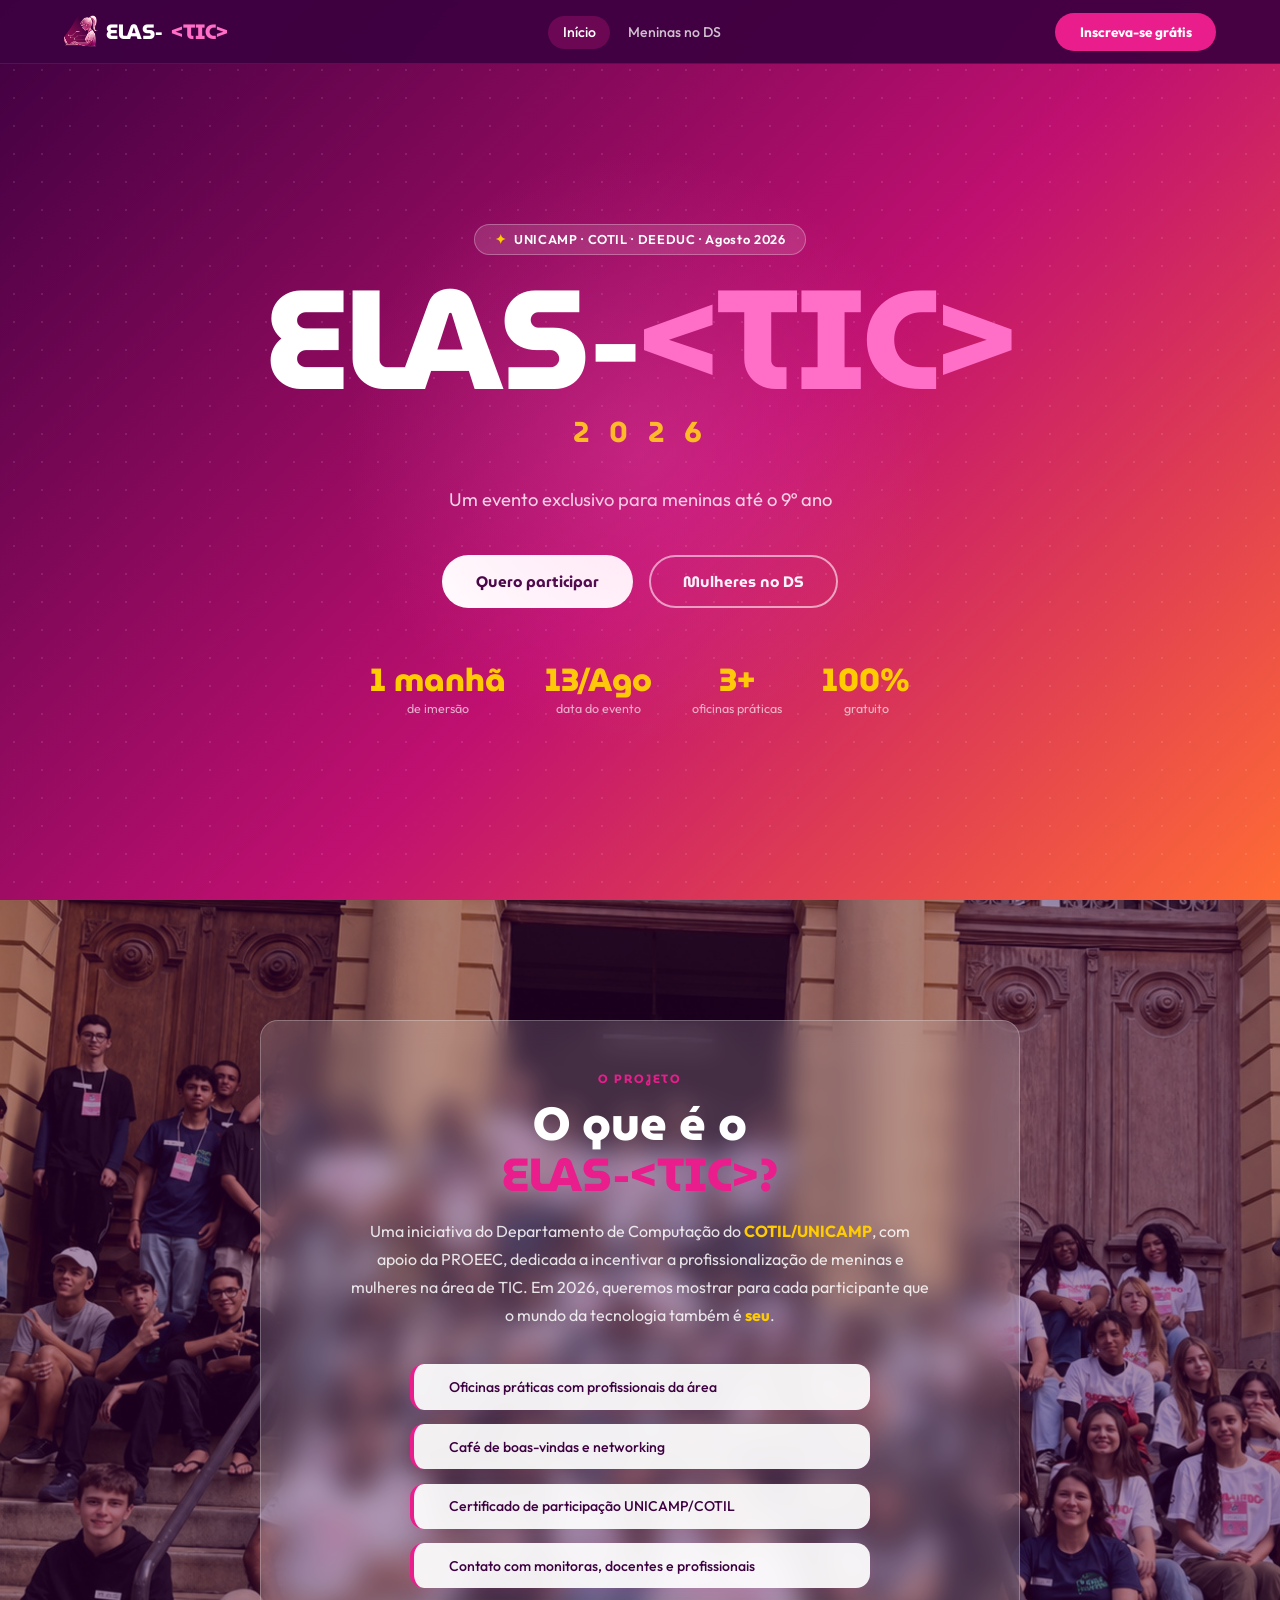
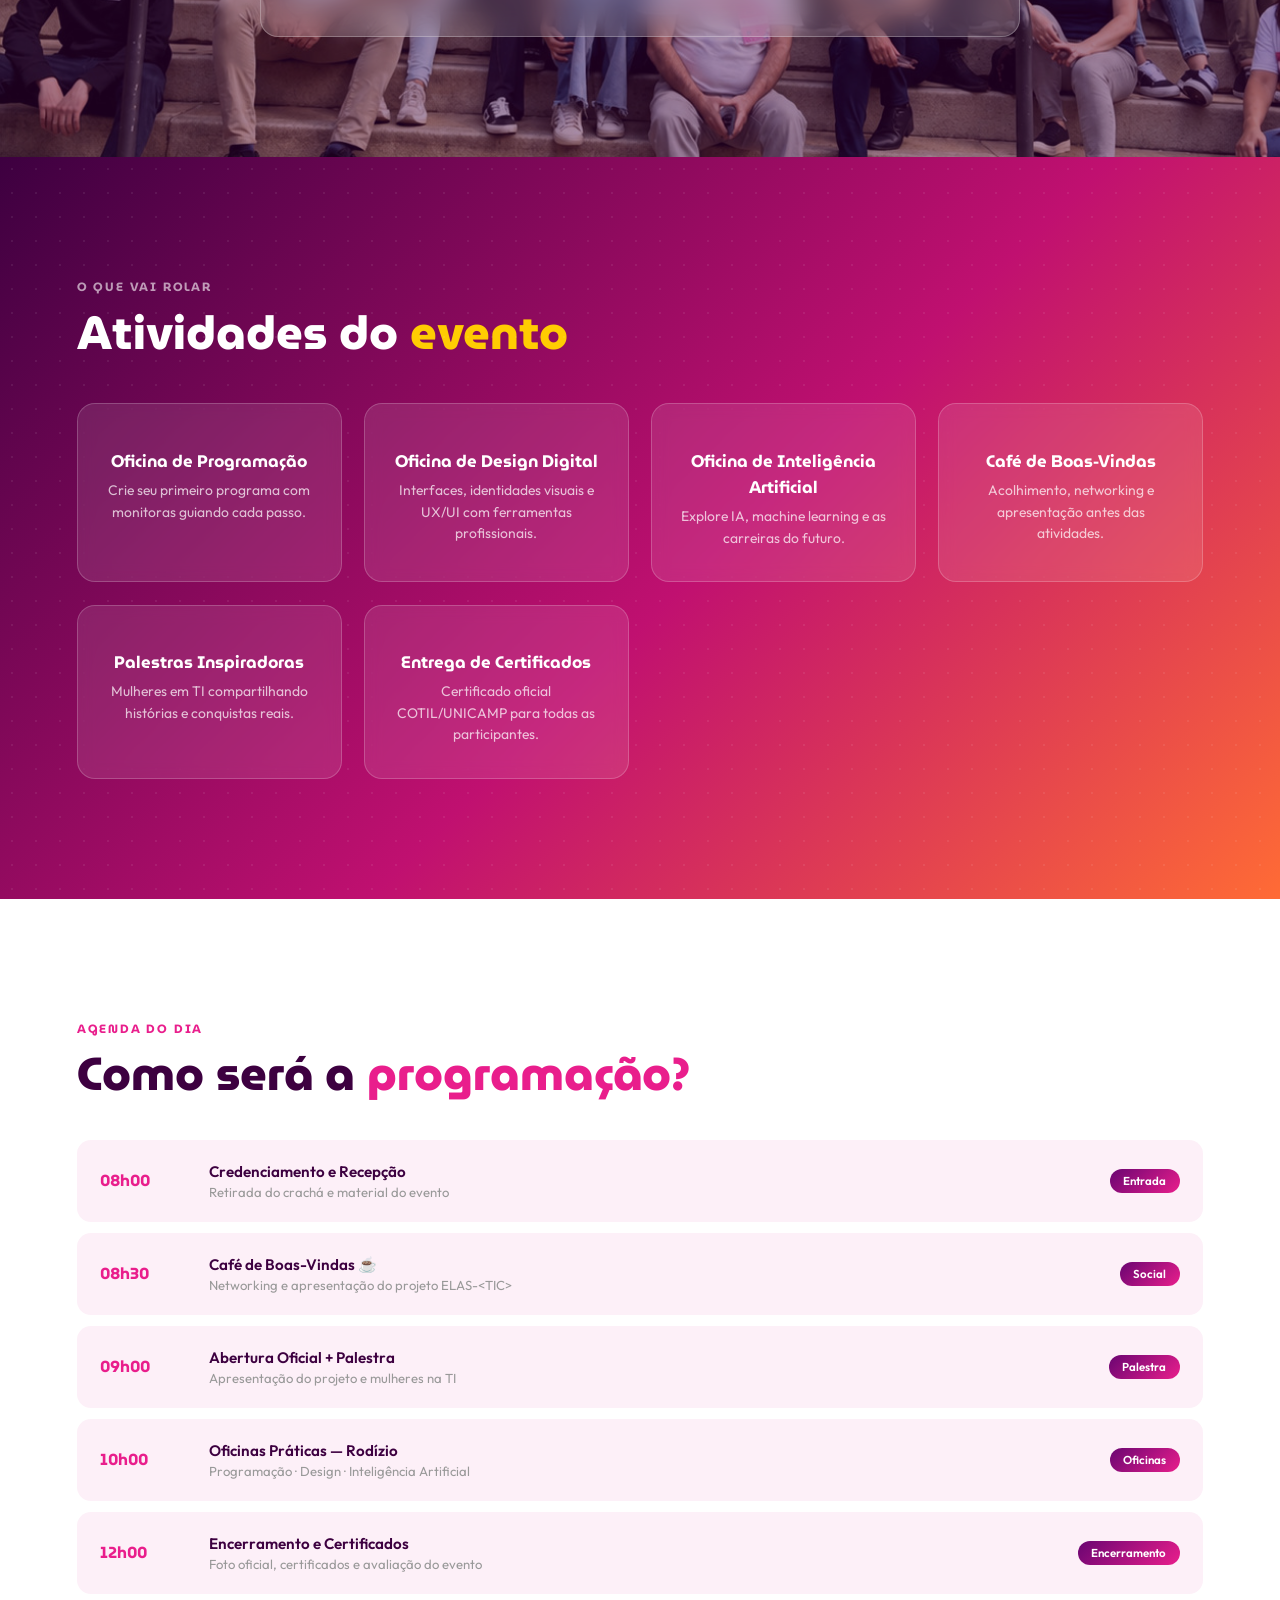
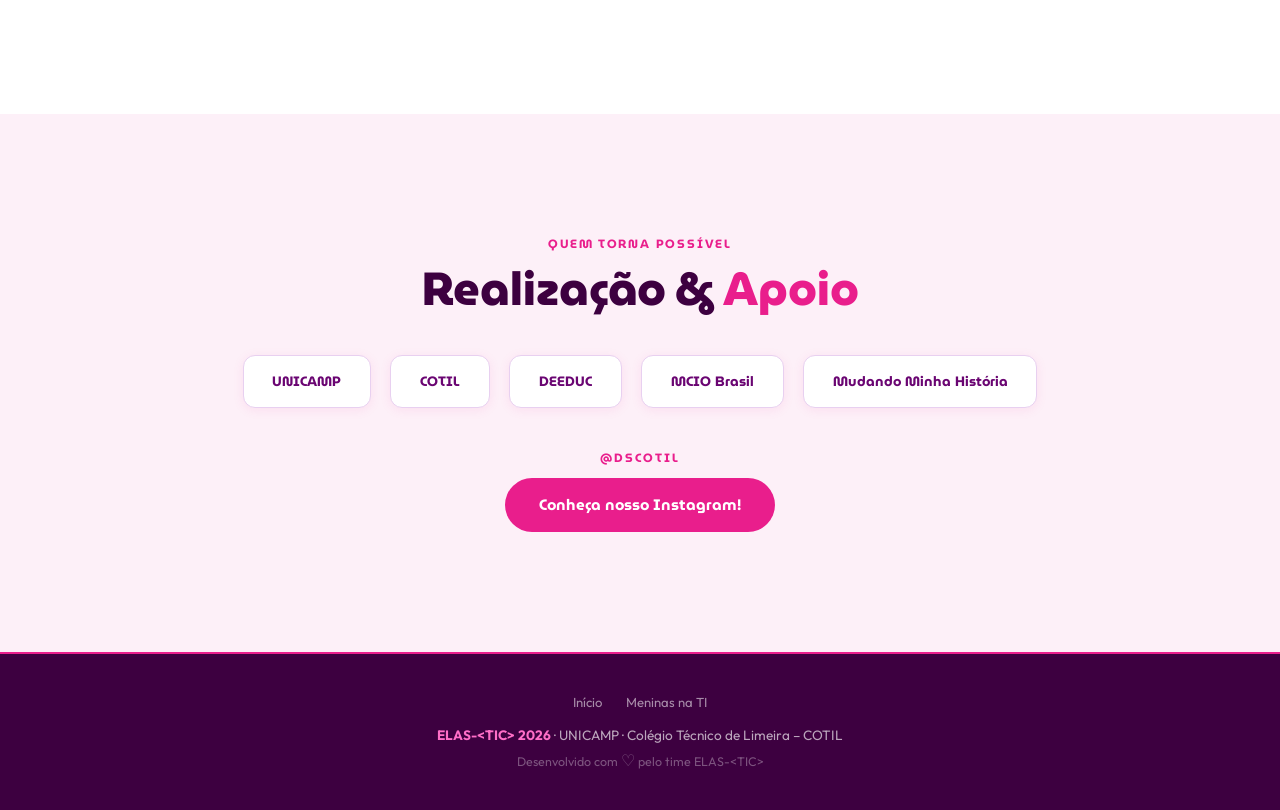
==== commit 61c43a35: "Alterações semi-finais Alterações preparatórias para a segunda reunião oficial Elas-<tic>" ====
--- a/index.html
+++ b/index.html
@@ -1,9 +1,10 @@
-<!DOCTYPE html>
+﻿<!DOCTYPE html>
 <html lang="pt-BR">
 <head>
 <meta charset="UTF-8">
 <meta name="viewport" content="width=device-width,initial-scale=1.0">
 <title>ELAS-&lt;TIC&gt; 2026 | Início</title>
+<link rel="icon" type="image/png" href="img/logo.png">
 <link rel="stylesheet" href="shared.css">
 <style>
 /* ===== HOME SPECIFIC ===== */
@@ -36,13 +37,13 @@
 }
 .hero-badge::before { content:'✦'; margin-right:0.5rem; color:var(--amarelo); }
 .hero h1 {
-  font-family:'Syne',sans-serif; font-size:clamp(3.8rem,11vw,9rem);
+  font-family:'MuseoModerno',sans-serif; font-size:clamp(3.8rem,11vw,9rem);
   font-weight:800; color:#fff; line-height:0.88;
   letter-spacing:-3px; margin-bottom:0.4rem; position:relative;
 }
 .hero h1 .tag { color:var(--rosa-claro); }
 .hero-year {
-  font-family:'Syne',sans-serif; font-size:clamp(1.1rem,2.5vw,1.8rem);
+  font-family:'MuseoModerno',sans-serif; font-size:clamp(1.1rem,2.5vw,1.8rem);
   color:var(--amarelo); font-weight:700; letter-spacing:6px;
   margin-bottom:1.8rem;
 }
@@ -58,7 +59,7 @@
   margin-top:3.5rem; flex-wrap:wrap;
 }
 .stat-num {
-  font-family:'Syne',sans-serif; font-size:2rem; font-weight:800;
+  font-family:'MuseoModerno',sans-serif; font-size:2rem; font-weight:800;
   color:var(--amarelo); line-height:1;
 }
 .stat-label { font-size:0.78rem; color:rgba(255,255,255,0.65); margin-top:0.3rem; }
@@ -73,13 +74,49 @@
  
 /* SOBRE */
 .sobre-grid { display:grid; grid-template-columns:1fr 1fr; gap:4rem; align-items:center; }
+#sobre {
+  position:relative; overflow:hidden;
+  background-color:var(--roxo-escuro);
+}
+.sobre-bg {
+  position:absolute; inset:0; z-index:0;
+  background-image:url('img/cards/sobre-bg.jpg');
+  background-size:cover; background-position:center;
+  transform:scale(1); transform-origin:center center;
+  will-change:transform;
+}
+.sobre-bg::after {
+  content:''; position:absolute; inset:0;
+  background:rgba(61,0,64,0.45);
+}
+.sobre-box {
+  position:relative; z-index:1;
+  max-width:760px; margin:0 auto;
+  padding:3rem 3.5rem;
+  border:1px solid rgba(255,255,255,0.25);
+  background-color:rgba(255,255,255,0.16);
+  backdrop-filter:blur(14px);
+  -webkit-backdrop-filter:blur(14px);
+  border-radius:var(--radius);
+  text-align:center;
+}
+.sobre-box .section-title,
+.sobre-box .section-body { margin-left:auto; margin-right:auto; }
+.sobre-box .section-title { color:#fff; }
+.sobre-box .section-body { color:rgba(255,255,255,0.85); }
+.sobre-box .section-body strong { color:var(--amarelo); }
+.sobre-box .pills { align-items:center; margin-top:2.2rem; }
+.sobre-box .pill {
+  width:100%; max-width:460px;
+  background:rgba(255,255,255,0.92);
+}
 .sobre-visual {
   background:var(--grad-main); border-radius:24px;
   aspect-ratio:1; display:flex; align-items:center; justify-content:center;
   position:relative; overflow:hidden;
 }
 .sobre-visual-text {
-  font-family:'Syne',sans-serif; font-size:2.6rem; font-weight:800;
+  font-family:'MuseoModerno',sans-serif; font-size:2.6rem; font-weight:800;
   color:#fff; text-align:center; line-height:1.1; position:relative; z-index:1;
 }
 .sobre-visual::before {
@@ -105,7 +142,7 @@
 .evento-card { text-align:center; }
 .evento-icon { font-size:2.8rem; margin-bottom:0.7rem; }
 .evento-card h3 {
-  font-family:'Syne',sans-serif; color:#fff;
+  font-family:'MuseoModerno',sans-serif; color:#fff;
   font-size:1.05rem; font-weight:700; margin-bottom:0.4rem;
 }
 .evento-card p { color:rgba(255,255,255,0.72); font-size:0.87rem; line-height:1.55; }
@@ -121,7 +158,7 @@
   transition:border-color 0.2s, box-shadow 0.2s;
 }
 .prog-item:hover { border-color:var(--rosa); box-shadow:var(--shadow-sm); }
-.prog-time { font-family:'Syne',sans-serif; font-size:1rem; font-weight:700; color:var(--rosa); }
+.prog-time { font-family:'MuseoModerno',sans-serif; font-size:1rem; font-weight:700; color:var(--rosa); }
 .prog-info h4 { font-weight:600; font-size:0.95rem; color:var(--roxo-escuro); }
 .prog-info p { font-size:0.82rem; color:#999; margin-top:0.2rem; }
 .prog-badge {
@@ -137,18 +174,22 @@
 }
 .logo-pill {
   background:#fff; border-radius:12px; padding:0.9rem 1.8rem;
-  font-family:'Syne',sans-serif; font-weight:700; font-size:0.85rem;
+  font-family:'MuseoModerno',sans-serif; font-weight:700; font-size:0.85rem;
   color:var(--roxo); border:1.5px solid #e8d0f0;
   box-shadow:var(--shadow-sm);
   transition:transform 0.2s, box-shadow 0.2s;
 }
 .logo-pill:hover { transform:translateY(-2px); box-shadow:var(--shadow-md); }
- 
+
+/* Seções com mais respiro (exceto o hero) */
+.section { padding:7.5rem 6vw; }
+
 @media(max-width:700px){
   .sobre-grid { grid-template-columns:1fr; }
   .sobre-visual { display:none; }
   .prog-item { grid-template-columns:70px 1fr; }
   .prog-badge { display:none; }
+  .section { padding:5rem 5vw; }
 }
 </style>
 </head>
@@ -156,7 +197,7 @@
  
 <!-- NAVBAR -->
 <nav class="navbar">
-  <a href="index.html" class="nav-logo">ELAS-<span>&lt;TIC&gt;</span></a>
+  <a href="index.html" class="nav-logo"><img src="img/logo.png" alt="" class="nav-logo-img">ELAS-<span>&lt;TIC&gt;</span></a>
   <ul class="nav-links" id="navLinks">
     <li><a href="index.html" class="active">Início</a></li>
     <li><a href="meninas-ti.html">Meninas no DS</a></li>
@@ -166,32 +207,6 @@
     <span></span><span></span><span></span>
   </button>
 </nav>
- 
-<!-- IMAGE TICKER 
-<div class="img-ticker" style="margin-top:64px">
-  <div class="img-ticker-track" id="imgTicker">
-    <!-- SVG placeholder banners 
-    <svg class="ticker-img" viewBox="0 0 140 72" xmlns="http://www.w3.org/2000/svg"><defs><linearGradient id="g1" x1="0%" y1="0%" x2="100%" y2="100%"><stop offset="0%" stop-color="#3d0040"/><stop offset="100%" stop-color="#e91e8c"/></linearGradient></defs><rect width="140" height="72" fill="url(#g1)"/><text x="50%" y="38%" font-family="sans-serif" font-weight="800" font-size="13" fill="#fff" text-anchor="middle">ELAS-&lt;TIC&gt;</text><text x="50%" y="58%" font-family="sans-serif" font-size="9" fill="rgba(255,255,255,0.7)" text-anchor="middle">2026</text></svg>
-    <div class="ticker-label">★ Evento</div>
-    <svg class="ticker-img" viewBox="0 0 140 72" xmlns="http://www.w3.org/2000/svg"><defs><linearGradient id="g2" x1="0%" y1="0%" x2="100%" y2="100%"><stop offset="0%" stop-color="#c01070"/><stop offset="100%" stop-color="#ff6b35"/></linearGradient></defs><rect width="140" height="72" fill="url(#g2)"/><text x="50%" y="38%" font-family="sans-serif" font-weight="800" font-size="11" fill="#fff" text-anchor="middle">Oficinas</text><text x="50%" y="58%" font-family="sans-serif" font-size="9" fill="rgba(255,255,255,0.7)" text-anchor="middle">Programação · IA · Design</text></svg>
-    <div class="ticker-label">☕ Café</div>
-    <svg class="ticker-img" viewBox="0 0 140 72" xmlns="http://www.w3.org/2000/svg"><defs><linearGradient id="g3" x1="0%" y1="0%" x2="100%" y2="100%"><stop offset="0%" stop-color="#6a0572"/><stop offset="100%" stop-color="#ff6ec7"/></linearGradient></defs><rect width="140" height="72" fill="url(#g3)"/><text x="50%" y="38%" font-family="sans-serif" font-weight="800" font-size="11" fill="#fff" text-anchor="middle">Certificado</text><text x="50%" y="58%" font-family="sans-serif" font-size="9" fill="rgba(255,255,255,0.7)" text-anchor="middle">UNICAMP · COTIL</text></svg>
-    <div class="ticker-label">📍 COTIL Limeira</div>
-    <svg class="ticker-img" viewBox="0 0 140 72" xmlns="http://www.w3.org/2000/svg"><defs><linearGradient id="g4" x1="0%" y1="0%" x2="100%" y2="100%"><stop offset="0%" stop-color="#e91e8c"/><stop offset="100%" stop-color="#3d0040"/></linearGradient></defs><rect width="140" height="72" fill="url(#g4)"/><text x="50%" y="38%" font-family="sans-serif" font-weight="800" font-size="11" fill="#ffcc02" text-anchor="middle">Agosto 2026</text><text x="50%" y="58%" font-family="sans-serif" font-size="9" fill="rgba(255,255,255,0.7)" text-anchor="middle">Garante sua vaga!</text></svg>
-    <div class="ticker-label">🎓 Gratuito</div>
-    <svg class="ticker-img" viewBox="0 0 140 72" xmlns="http://www.w3.org/2000/svg"><defs><linearGradient id="g5" x1="0%" y1="0%" x2="100%" y2="100%"><stop offset="0%" stop-color="#ff6b35"/><stop offset="100%" stop-color="#c01070"/></linearGradient></defs><rect width="140" height="72" fill="url(#g5)"/><text x="50%" y="38%" font-family="sans-serif" font-weight="800" font-size="10" fill="#fff" text-anchor="middle">Meninas na TI</text><text x="50%" y="58%" font-family="sans-serif" font-size="8" fill="rgba(255,255,255,0.75)" text-anchor="middle">8º EF ao 3º EM</text></svg>
-    <!-- duplicados para loop 
-    <svg class="ticker-img" viewBox="0 0 140 72" xmlns="http://www.w3.org/2000/svg"><defs><linearGradient id="g1b" x1="0%" y1="0%" x2="100%" y2="100%"><stop offset="0%" stop-color="#3d0040"/><stop offset="100%" stop-color="#e91e8c"/></linearGradient></defs><rect width="140" height="72" fill="url(#g1b)"/><text x="50%" y="38%" font-family="sans-serif" font-weight="800" font-size="13" fill="#fff" text-anchor="middle">ELAS-&lt;TIC&gt;</text><text x="50%" y="58%" font-family="sans-serif" font-size="9" fill="rgba(255,255,255,0.7)" text-anchor="middle">2026</text></svg>
-    <div class="ticker-label">★ Evento</div>
-    <svg class="ticker-img" viewBox="0 0 140 72" xmlns="http://www.w3.org/2000/svg"><defs><linearGradient id="g2b" x1="0%" y1="0%" x2="100%" y2="100%"><stop offset="0%" stop-color="#c01070"/><stop offset="100%" stop-color="#ff6b35"/></linearGradient></defs><rect width="140" height="72" fill="url(#g2b)"/><text x="50%" y="38%" font-family="sans-serif" font-weight="800" font-size="11" fill="#fff" text-anchor="middle">Oficinas</text><text x="50%" y="58%" font-family="sans-serif" font-size="9" fill="rgba(255,255,255,0.7)" text-anchor="middle">Programação · IA · Design</text></svg>
-    <div class="ticker-label">☕ Café</div>
-    <svg class="ticker-img" viewBox="0 0 140 72" xmlns="http://www.w3.org/2000/svg"><defs><linearGradient id="g3b" x1="0%" y1="0%" x2="100%" y2="100%"><stop offset="0%" stop-color="#6a0572"/><stop offset="100%" stop-color="#ff6ec7"/></linearGradient></defs><rect width="140" height="72" fill="url(#g3b)"/><text x="50%" y="38%" font-family="sans-serif" font-weight="800" font-size="11" fill="#fff" text-anchor="middle">Certificado</text><text x="50%" y="58%" font-family="sans-serif" font-size="9" fill="rgba(255,255,255,0.7)" text-anchor="middle">UNICAMP · COTIL</text></svg>
-    <div class="ticker-label">📍 COTIL Limeira</div>
-    <svg class="ticker-img" viewBox="0 0 140 72" xmlns="http://www.w3.org/2000/svg"><defs><linearGradient id="g4b" x1="0%" y1="0%" x2="100%" y2="100%"><stop offset="0%" stop-color="#e91e8c"/><stop offset="100%" stop-color="#3d0040"/></linearGradient></defs><rect width="140" height="72" fill="url(#g4b)"/><text x="50%" y="38%" font-family="sans-serif" font-weight="800" font-size="11" fill="#ffcc02" text-anchor="middle">Agosto 2026</text><text x="50%" y="58%" font-family="sans-serif" font-size="9" fill="rgba(255,255,255,0.7)" text-anchor="middle">Garante sua vaga!</text></svg>
-    <div class="ticker-label">🎓 Gratuito</div>
-    <svg class="ticker-img" viewBox="0 0 140 72" xmlns="http://www.w3.org/2000/svg"><defs><linearGradient id="g5b" x1="0%" y1="0%" x2="100%" y2="100%"><stop offset="0%" stop-color="#ff6b35"/><stop offset="100%" stop-color="#c01070"/></linearGradient></defs><rect width="140" height="72" fill="url(#g5b)"/><text x="50%" y="38%" font-family="sans-serif" font-weight="800" font-size="10" fill="#fff" text-anchor="middle">Meninas na TI</text><text x="50%" y="58%" font-family="sans-serif" font-size="8" fill="rgba(255,255,255,0.75)" text-anchor="middle">8º EF ao 3º EM</text></svg>
-  </div>
-</div> -->
  
 <!-- HERO -->
 <section class="hero">
@@ -205,52 +220,28 @@
     <a href="meninas-ti.html" class="btn btn-outline-white">Mulheres no DS</a>
   </div>
   <div class="hero-stats">
-    <div class="stat"><div class="stat-num">1 dia</div><div class="stat-label">de imersão</div></div>
-    <div class="stat"><div class="stat-num">Ago/26</div><div class="stat-label">data do evento</div></div>
+    <div class="stat"><div class="stat-num">1 manhã</div><div class="stat-label">de imersão</div></div>
+    <div class="stat"><div class="stat-num">13/Ago</div><div class="stat-label">data do evento</div></div>
     <div class="stat"><div class="stat-num">3+</div><div class="stat-label">oficinas práticas</div></div>
     <div class="stat"><div class="stat-num">100%</div><div class="stat-label">gratuito</div></div>
   </div>
 </section>
  
-<!-- TEXT TICKER -->
-<div class="text-ticker">
-  <div class="text-ticker-track">
-    <div class="ticker-item"><div class="dot"></div><strong>ELAS-&lt;TIC&gt; 2026</strong> — Sua carreira em TI começa aqui!</div>
-    <div class="ticker-item"><div class="dot"></div><strong>Café de Boas-Vindas</strong> para todas as participantes</div>
-    <div class="ticker-item"><div class="dot"></div><strong>Oficinas práticas</strong> de programação, design e IA</div>
-    <div class="ticker-item"><div class="dot"></div> <strong>Certificado UNICAMP/COTIL</strong> ao final do evento</div>
-    <div class="ticker-item"><div class="dot"></div> <strong>Agosto de 2026</strong> — Inscrições abertas!</div>
-    <div class="ticker-item"><div class="dot"></div> Para <strong>Um evento exclusivo para meninas até o 9º ano</strong> · entrada gratuita</div>
-    <div class="ticker-item"><div class="dot"></div><strong>UNICAMP · COTIL · DEEDUC · MCIO · Mudando Minha História</strong></div>
-    <!-- duplicados -->
-    <div class="ticker-item"><div class="dot"></div><strong>ELAS-&lt;TIC&gt; 2026</strong> — Sua carreira em TI começa aqui!</div>
-    <div class="ticker-item"><div class="dot"></div> <strong>Café de Boas-Vindas</strong> para todas as participantes</div>
-    <div class="ticker-item"><div class="dot"></div> <strong>Oficinas práticas</strong> de programação, design e IA</div>
-    <div class="ticker-item"><div class="dot"></div><strong>Certificado UNICAMP/COTIL</strong> ao final do evento</div>
-    <div class="ticker-item"><div class="dot"></div> <strong>Agosto de 2026</strong> — Inscrições abertas!</div>
-    <div class="ticker-item"><div class="dot"></div> Para <strong>meninas do 8º EF ao 3º EM</strong> · entrada gratuita</div>
-    <div class="ticker-item"><div class="dot"></div><strong>UNICAMP · COTIL · DEEDUC · MCIO · Mudando Minha História</strong></div>
-  </div>
-</div>
- 
 <!-- SOBRE -->
 <section class="section section--pale" id="sobre">
-  <div class="sobre-grid">
-    <div>
-      <span class="section-tag">O projeto</span>
-      <h2 class="section-title">O que é o<br><span>ELAS-&lt;TIC&gt;?</span></h2>
-      <p class="section-body">
-        Uma iniciativa do Departamento de Computação do <strong>COTIL/UNICAMP</strong>, com apoio da PROEEC, dedicada a incentivar a profissionalização de meninas e mulheres na área de TIC. Em 2026, queremos mostrar para cada participante que o mundo da tecnologia também é <strong>seu</strong>.
-      </p>
-      <div class="pills">
-        <div class="pill"><div class="pill-icon"></div><div class="pill-text">Oficinas práticas com profissionais da área</div></div>
-        <div class="pill"><div class="pill-icon"></div><div class="pill-text">Café de boas-vindas e networking</div></div>
-        <div class="pill"><div class="pill-icon"></div><div class="pill-text">Certificado de participação UNICAMP/COTIL</div></div>
-        <div class="pill"><div class="pill-icon"></div><div class="pill-text">Contato com monitoras, docentes e profissionais</div></div>
-      </div>
-    </div>
-    <div class="sobre-visual">
-      <div class="sobre-visual-text">ELAS-<br>&lt;TIC&gt;</div>
+  <!-- TODO: salvar a foto enviada como img/cards/sobre-bg.jpg -->
+  <div class="sobre-bg" id="sobreBg"></div>
+  <div class="sobre-box">
+    <span class="section-tag">O projeto</span>
+    <h2 class="section-title">O que é o<br><span>ELAS-&lt;TIC&gt;?</span></h2>
+    <p class="section-body">
+      Uma iniciativa do Departamento de Computação do <strong>COTIL/UNICAMP</strong>, com apoio da PROEEC, dedicada a incentivar a profissionalização de meninas e mulheres na área de TIC. Em 2026, queremos mostrar para cada participante que o mundo da tecnologia também é <strong>seu</strong>.
+    </p>
+    <div class="pills">
+      <div class="pill"><div class="pill-icon"></div><div class="pill-text">Oficinas práticas com profissionais da área</div></div>
+      <div class="pill"><div class="pill-icon"></div><div class="pill-text">Café de boas-vindas e networking</div></div>
+      <div class="pill"><div class="pill-icon"></div><div class="pill-text">Certificado de participação UNICAMP/COTIL</div></div>
+      <div class="pill"><div class="pill-icon"></div><div class="pill-text">Contato com monitoras, docentes e profissionais</div></div>
     </div>
   </div>
 </section>
@@ -294,7 +285,8 @@
     <div class="logo-pill"> Mudando Minha História</div>
   </div>
   <div style="text-align:center;margin-top:2.5rem">
-    <a href="equipe.html" class="btn btn-primary">Conheça nossa equipe →</a>
+    <span class="section-tag" style="text-align:center;display:block">@dscotil</span>
+    <a href="https://www.instagram.com/dscotil?utm_source=ig_web_button_share_sheet&igsh=ZDNlZDc0MzIxNw==" class="btn btn-primary" target="_blank">Conheça nosso Instagram!</a>
   </div>
 </section>
  
@@ -305,13 +297,27 @@
     <a href="meninas-ti.html">Meninas na TI</a>
   </div>
   <p><strong>ELAS-&lt;TIC&gt; 2026</strong> · UNICAMP · Colégio Técnico de Limeira – COTIL</p>
-  <p style="margin-top:0.4rem;opacity:0.5;font-size:0.78rem">Desenvolvido com 💜 pelo time ELAS-&lt;TIC&gt;</p>
+  <p style="margin-top:0.4rem;opacity:0.5;font-size:0.78rem">Desenvolvido com <span style="font-size:1.3em">♡</span> pelo time ELAS-&lt;TIC&gt;</p>
 </footer>
  
 <script>
 const ham = document.getElementById('hamburger');
 const nav = document.getElementById('navLinks');
 ham.addEventListener('click', () => nav.classList.toggle('open'));
+
+// Zoom progressivo do background da seção "Sobre" conforme a rolagem
+const sobreSection = document.getElementById('sobre');
+const sobreBg = document.getElementById('sobreBg');
+function updateSobreZoom(){
+  const rect = sobreSection.getBoundingClientRect();
+  const vh = window.innerHeight;
+  const progress = Math.min(Math.max((vh - rect.top) / (vh + rect.height), 0), 1);
+  const scale = 1 + progress * 0.25;
+  sobreBg.style.transform = `scale(${scale.toFixed(3)})`;
+}
+window.addEventListener('scroll', updateSobreZoom, { passive:true });
+window.addEventListener('resize', updateSobreZoom);
+updateSobreZoom();
 </script>
 </body>
 </html>
--- a/shared.css
+++ b/shared.css
@@ -1,5 +1,5 @@
-/* ===== ELAS-<TIC> 2026 — Shared Styles ===== */
-@import url('https://fonts.googleapis.com/css2?family=Syne:wght@400;600;700;800&family=Outfit:wght@300;400;500;600&display=swap');
+﻿/* ===== ELAS-<TIC> 2026 — Shared Styles ===== */
+@import url('https://fonts.googleapis.com/css2?family=MuseoModerno:wght@400;600;700;800&family=Outfit:wght@300;400;500;600&display=swap');
  
 :root {
   --rosa:        #e91e8c;
@@ -50,8 +50,12 @@
   gap: 2rem;
 }
 .nav-logo {
-  font-family:'Syne',sans-serif; font-weight:800; font-size:1.3rem;
+  font-family:'MuseoModerno',sans-serif; font-weight:800; font-size:1.3rem;
   color:#fff; text-decoration:none; white-space:nowrap; flex-shrink:0;
+  display:flex; align-items:center; gap:0.5rem;
+}
+.nav-logo-img {
+  height:34px; width:auto; object-fit:contain; display:block;
 }
 .nav-logo span { color:var(--rosa-claro); }
 .nav-links {
@@ -154,14 +158,14 @@
 .section--pale  { background:var(--rosa-pale); }
  
 .section-tag {
-  font-family:'Syne',sans-serif; font-size:0.75rem; font-weight:700;
+  font-family:'MuseoModerno',sans-serif; font-size:0.75rem; font-weight:700;
   letter-spacing:0.15em; text-transform:uppercase;
   color:var(--rosa); margin-bottom:0.7rem; display:block;
 }
 .section-tag--light { color:rgba(255,255,255,0.6); }
  
 .section-title {
-  font-family:'Syne',sans-serif;
+  font-family:'MuseoModerno',sans-serif;
   font-size:clamp(1.9rem,4vw,2.9rem); font-weight:800;
   line-height:1.1; color:var(--roxo-escuro); margin-bottom:1rem;
 }
@@ -179,7 +183,7 @@
 .btn {
   display:inline-flex; align-items:center; gap:0.5rem;
   padding:0.8rem 2rem; border-radius:50px;
-  font-family:'Syne',sans-serif; font-weight:700; font-size:0.95rem;
+  font-family:'MuseoModerno',sans-serif; font-weight:700; font-size:0.95rem;
   text-decoration:none; cursor:pointer; border:2px solid transparent;
   transition:all 0.2s;
 }
@@ -263,7 +267,7 @@
   width:100px; height:100px; border-radius:50%;
   background:var(--grad-main);
   display:flex; align-items:center; justify-content:center;
-  font-family:'Syne',sans-serif; font-size:1.8rem; font-weight:800;
+  font-family:'MuseoModerno',sans-serif; font-size:1.8rem; font-weight:800;
   color:#fff; border:3px solid transparent;
   transition:all 0.22s;
   box-shadow:var(--shadow-sm);
@@ -284,7 +288,7 @@
   background:#fff; border-radius:24px; padding:2.8rem;
   box-shadow:var(--shadow-lg); border-top:5px solid var(--rosa);
 }
-.form-title { font-family:'Syne',sans-serif; font-size:1.45rem; font-weight:800; color:var(--roxo-escuro); margin-bottom:0.3rem; }
+.form-title { font-family:'MuseoModerno',sans-serif; font-size:1.45rem; font-weight:800; color:var(--roxo-escuro); margin-bottom:0.3rem; }
 .form-subtitle { font-size:0.88rem; color:#999; margin-bottom:1.8rem; }
 .form-step-bar { display:flex; gap:0.4rem; margin-bottom:2rem; }
 .form-step { flex:1; height:4px; border-radius:99px; background:#f0d4ea; }
@@ -307,7 +311,7 @@
   background:#fff;
 }
 .form-divider {
-  font-family:'Syne',sans-serif; font-size:0.75rem; font-weight:700;
+  font-family:'MuseoModerno',sans-serif; font-size:0.75rem; font-weight:700;
   text-transform:uppercase; letter-spacing:0.1em; color:var(--rosa);
   margin:1.6rem 0 0.8rem; padding-bottom:0.5rem;
   border-bottom:1px solid #f0d4ea; grid-column:1/-1;
@@ -318,7 +322,7 @@
 .checkbox-item span { font-size:0.88rem; color:var(--texto-suave); line-height:1.4; }
 .btn-submit {
   width:100%; background:var(--grad-main); color:#fff; border:none;
-  padding:1rem; border-radius:12px; font-family:'Syne',sans-serif;
+  padding:1rem; border-radius:12px; font-family:'MuseoModerno',sans-serif;
   font-weight:700; font-size:1rem; cursor:pointer; margin-top:1.5rem;
   transition:opacity 0.2s, transform 0.15s; grid-column:1/-1;
 }
